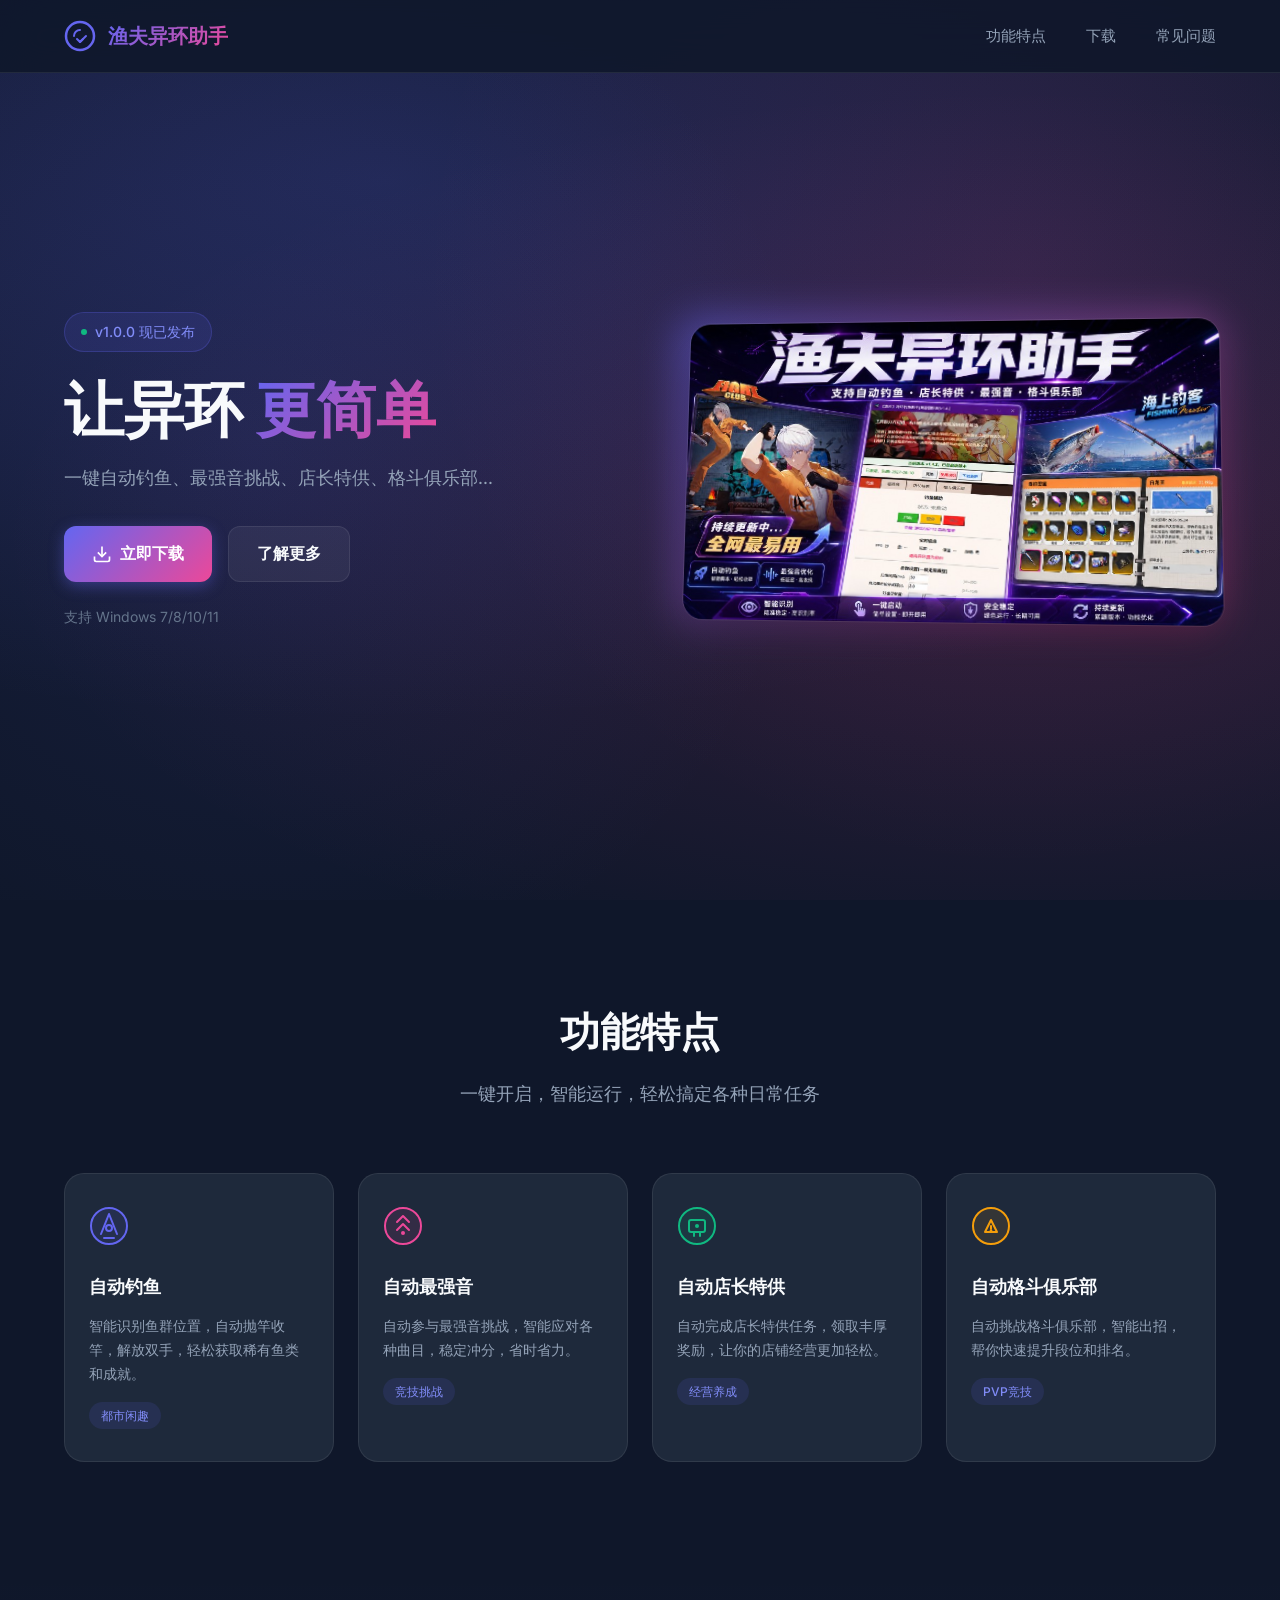
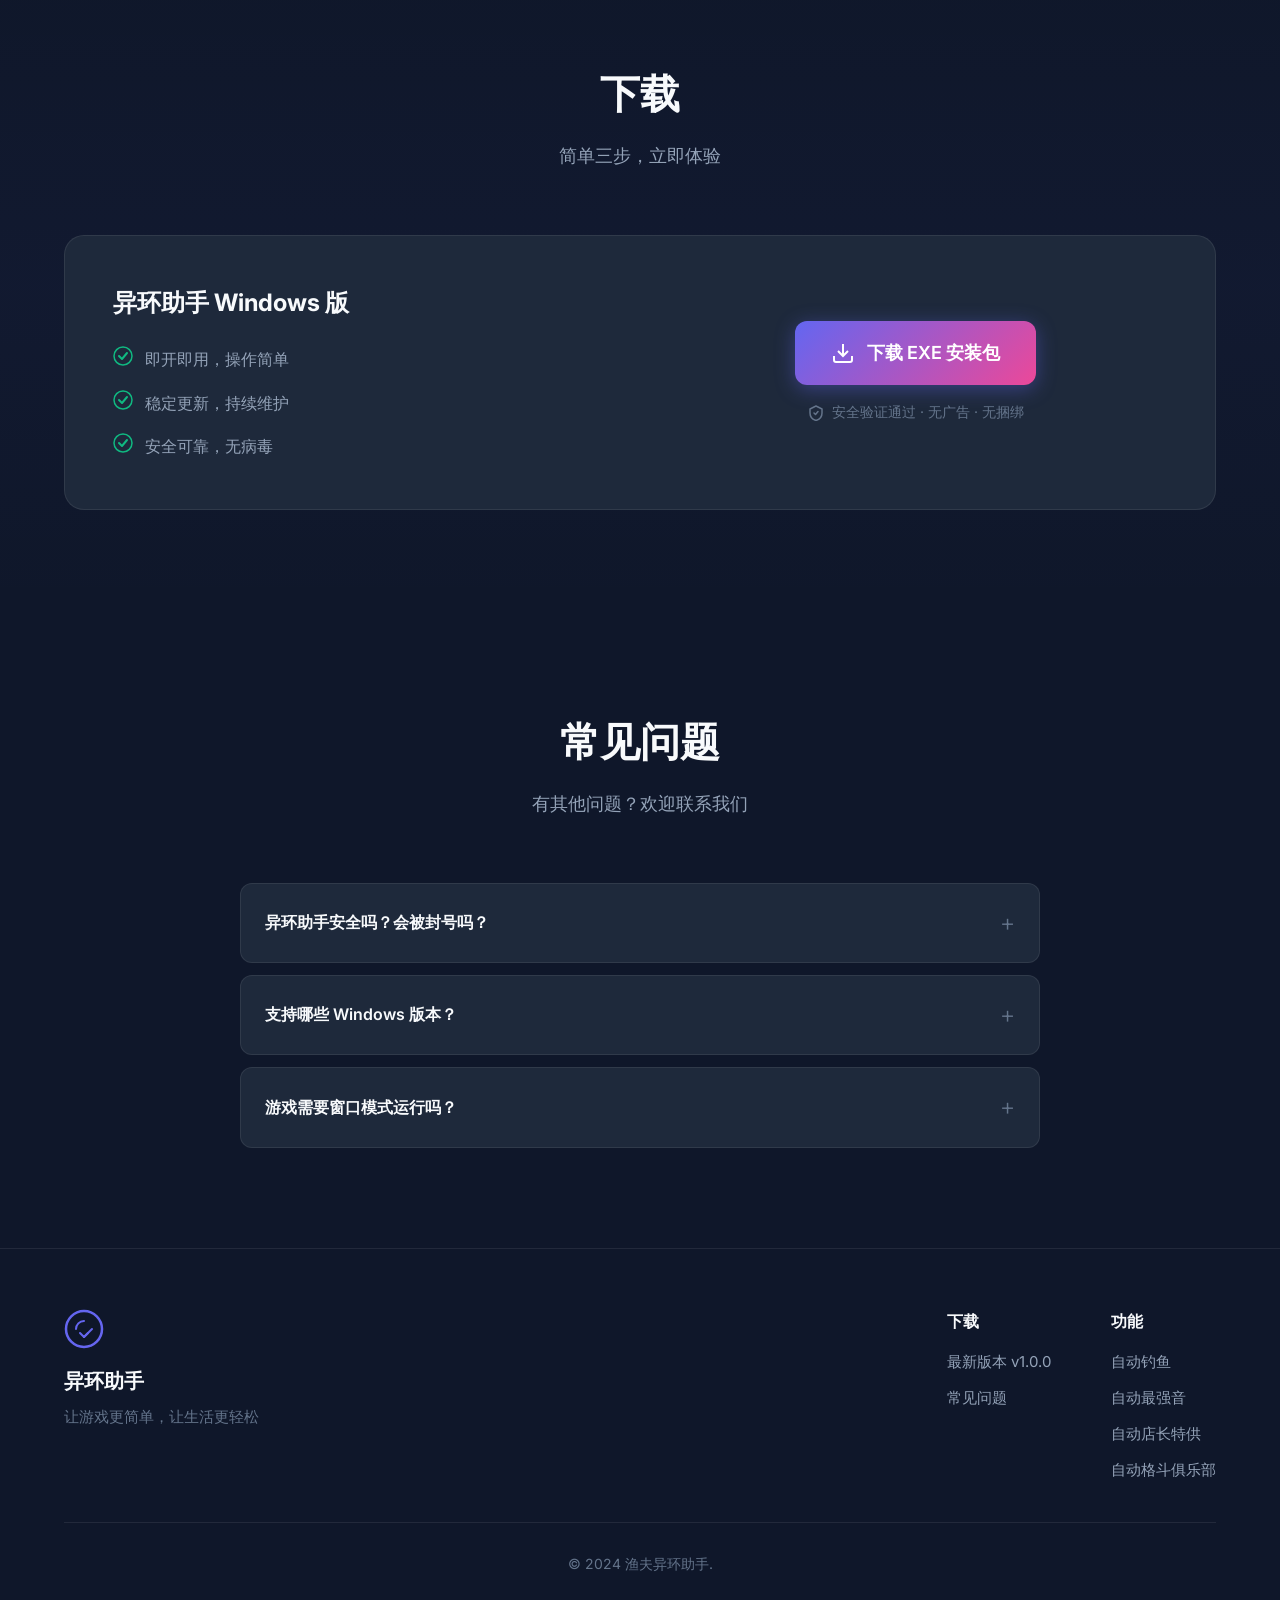
==== index.html @ 372deb17 "Update static.yml with new configurations" ====
<!DOCTYPE html>
<html lang="zh-CN">
<head>
    <meta charset="UTF-8">
    <meta name="viewport" content="width=device-width, initial-scale=1.0">
    
    <!-- SEO 核心标签 -->
    <title>异环助手 - 异环游戏辅助工具 | 自动钓鱼/最强音/店长特供/格斗俱乐部</title>
    <meta name="description" content="异环助手是一款专业的异环游戏辅助工具，支持自动钓鱼、最强音自动挑战、店长特供自动化、格斗俱乐部自动战斗等功能。稳定更新！">
    <meta name="keywords" content="异环助手, 异环游戏辅助, 异环自动钓鱼, 异环最强音, 异环店长特供, 异环格斗俱乐部, 游戏自动化工具, 异环脚本下载, 都市闲趣助手, 异环挂机辅助">
    <meta name="author" content="渔夫">
    <meta name="robots" content="index, follow">
    <link rel="canonical" href="https://yufuyihuan.example.com/">
    
    <!-- Open Graph / 社交分享 -->
    <meta property="og:type" content="website">
    <meta property="og:title" content="异环助手 - 异环游戏辅助工具">
    <meta property="og:description" content="专业的异环游戏辅助工具，支持自动钓鱼、最强音、店长特供、格斗俱乐部自动化。稳定更新！">
    <meta property="og:url" content="https://yufuyihuan.example.com/">
    <meta property="og:site_name" content="异环助手">
    
    <!-- Twitter Card -->
    <meta name="twitter:card" content="summary_large_image">
    <meta name="twitter:title" content="异环助手 - 异环游戏辅助工具">
    <meta name="twitter:description" content="专业的异环游戏辅助工具，支持自动钓鱼、最强音、店长特供、格斗俱乐部自动化。">
    
    <!-- 移动端优化 -->
    <meta name="theme-color" content="#6366f1">
    <meta name="apple-mobile-web-app-capable" content="yes">
    <meta name="apple-mobile-web-app-status-bar-style" content="black-translucent">
    
    <!-- 样式 -->
    <link rel="stylesheet" href="styles.css">
    <link rel="preconnect" href="https://fonts.googleapis.com">
    <link rel="preconnect" href="https://fonts.gstatic.com" crossorigin>
    <link href="https://fonts.googleapis.com/css2?family=Inter:wght@400;500;600;700;800&display=swap" rel="stylesheet">
</head>
<body>
    <!-- 导航栏 -->
    <header class="header">
        <nav class="nav container">
            <a href="#" class="logo">
                <svg class="logo-icon" width="32" height="32" viewBox="0 0 32 32" fill="none">
                    <circle cx="16" cy="16" r="14" stroke="url(#logoGrad)" stroke-width="2.5"/>
                    <path d="M10 16C10 12.686 12.686 10 16 10" stroke="url(#logoGrad)" stroke-width="2" stroke-linecap="round"/>
                    <path d="M16 22L22 16" stroke="url(#logoGrad)" stroke-width="2" stroke-linecap="round"/>
                    <path d="M13 19L16 22L19 19" stroke="url(#logoGrad)" stroke-width="2" stroke-linecap="round" stroke-linejoin="round"/>
                    <defs>
                        <linearGradient id="logoGrad" x1="0" y1="0" x2="32" y2="32">
                            <stop stop-color="#6366f1"/>
                            <stop offset="1" stop-color="#ec4899"/>
                        </linearGradient>
                    </defs>
                </svg>
                <span class="logo-text">渔夫异环助手</span>
            </a>
            <ul class="nav-links">
                <li><a href="#features">功能特点</a></li>
                <li><a href="#download">下载</a></li>
                <li><a href="#faq">常见问题</a></li>
            </ul>
            <button class="mobile-menu-btn" aria-label="菜单">
                <span></span>
                <span></span>
                <span></span>
            </button>
        </nav>
    </header>

    <main>
        <!-- Hero 区域 -->
        <section class="hero">
            <div class="hero-bg"></div>
            <div class="hero-content container">
                <div class="hero-grid">
                    <div class="hero-text">
                        <span class="badge">
                            <span class="badge-dot"></span>
                            <span id="hero-version">v1.0.0 现已发布</span>
                        </span>
                        <h1 class="hero-title">
                            让异环
                            <span class="gradient-text">更简单</span>
                        </h1>
                        <p class="hero-desc">
                            一键自动钓鱼、最强音挑战、店长特供、格斗俱乐部...
                        </p>
                        <div class="hero-buttons">
                            <a href="https://foruda.gitee.com/attach_file/1782294492802435719/yufu-yihuanv1.0.1.exe?token=089942b7c9ca9be62a3e62ca731703ef&ts=1782468158&attname=YUFU-YIHUANv1.0.1.exe" 
                               class="btn btn-primary" 
                               id="hero-download-btn"
                               rel="noopener"
                               onclick="trackDownload()">
                                <svg width="20" height="20" viewBox="0 0 24 24" fill="none" stroke="currentColor" stroke-width="2">
                                    <path d="M21 15v4a2 2 0 0 1-2 2H5a2 2 0 0 1-2-2v-4"/>
                                    <polyline points="7 10 12 15 17 10"/>
                                    <line x1="12" y1="15" x2="12" y2="3"/>
                                </svg>
                                立即下载
                            </a>
                            <a href="#features" class="btn btn-secondary">了解更多</a>
                        </div>
                        <p class="hero-hint">支持 Windows 7/8/10/11</p>
                    </div>
                    <div class="hero-image">
                        <img src="preview.png" alt="异环助手软件界面预览">
                    </div>
                </div>
            </div>
        </section>

        <!-- 功能区域 -->
        <section id="features" class="features">
            <div class="container">
                <header class="section-header">
                    <h2>功能特点</h2>
                    <p>一键开启，智能运行，轻松搞定各种日常任务</p>
                </header>
                <div class="feature-grid">
                    <article class="feature-card">
                        <div class="feature-icon">
                            <svg width="40" height="40" viewBox="0 0 40 40" fill="none">
                                <circle cx="20" cy="20" r="18" stroke="#6366f1" stroke-width="2" fill="rgba(99,102,241,0.1)"/>
                                <path d="M12 28L20 8L28 28" stroke="#6366f1" stroke-width="2" stroke-linecap="round" stroke-linejoin="round"/>
                                <circle cx="20" cy="22" r="3" stroke="#6366f1" stroke-width="2"/>
                                <path d="M15 32H25" stroke="#6366f1" stroke-width="2" stroke-linecap="round"/>
                            </svg>
                        </div>
                        <h3>自动钓鱼</h3>
                        <p>智能识别鱼群位置，自动抛竿收竿，解放双手，轻松获取稀有鱼类和成就。</p>
                        <span class="feature-tag">都市闲趣</span>
                    </article>
                    <article class="feature-card">
                        <div class="feature-icon">
                            <svg width="40" height="40" viewBox="0 0 40 40" fill="none">
                                <circle cx="20" cy="20" r="18" stroke="#ec4899" stroke-width="2" fill="rgba(236,72,153,0.1)"/>
                                <path d="M14 16L20 10L26 16" stroke="#ec4899" stroke-width="2" stroke-linecap="round" stroke-linejoin="round"/>
                                <path d="M14 24L20 18L26 24" stroke="#ec4899" stroke-width="2" stroke-linecap="round" stroke-linejoin="round"/>
                                <circle cx="20" cy="27" r="2" fill="#ec4899"/>
                            </svg>
                        </div>
                        <h3>自动最强音</h3>
                        <p>自动参与最强音挑战，智能应对各种曲目，稳定冲分，省时省力。</p>
                        <span class="feature-tag">竞技挑战</span>
                    </article>
                    <article class="feature-card">
                        <div class="feature-icon">
                            <svg width="40" height="40" viewBox="0 0 40 40" fill="none">
                                <circle cx="20" cy="20" r="18" stroke="#10b981" stroke-width="2" fill="rgba(16,185,129,0.1)"/>
                                <rect x="12" y="14" width="16" height="12" rx="2" stroke="#10b981" stroke-width="2"/>
                                <path d="M17 26V30" stroke="#10b981" stroke-width="2" stroke-linecap="round"/>
                                <path d="M23 26V30" stroke="#10b981" stroke-width="2" stroke-linecap="round"/>
                                <circle cx="20" cy="20" r="2" fill="#10b981"/>
                            </svg>
                        </div>
                        <h3>自动店长特供</h3>
                        <p>自动完成店长特供任务，领取丰厚奖励，让你的店铺经营更加轻松。</p>
                        <span class="feature-tag">经营养成</span>
                    </article>
                    <article class="feature-card">
                        <div class="feature-icon">
                            <svg width="40" height="40" viewBox="0 0 40 40" fill="none">
                                <circle cx="20" cy="20" r="18" stroke="#f59e0b" stroke-width="2" fill="rgba(245,158,11,0.1)"/>
                                <path d="M14 26L20 14L26 26Z" stroke="#f59e0b" stroke-width="2" stroke-linejoin="round"/>
                                <path d="M20 20V23" stroke="#f59e0b" stroke-width="2" stroke-linecap="round"/>
                                <circle cx="20" cy="25" r="1.5" fill="#f59e0b"/>
                            </svg>
                        </div>
                        <h3>自动格斗俱乐部</h3>
                        <p>自动挑战格斗俱乐部，智能出招，帮你快速提升段位和排名。</p>
                        <span class="feature-tag">PVP竞技</span>
                    </article>
                </div>
            </div>
        </section>

        <!-- 下载区域 -->
        <section id="download" class="download">
            <div class="container">
                <header class="section-header">
                    <h2>下载</h2>
                    <p>简单三步，立即体验</p>
                </header>
                <div class="download-card">
                    <div class="download-info">
                        <h3>异环助手 Windows 版</h3>
                        <ul class="download-features">
                            <li><span class="check">
                                <svg width="20" height="20" viewBox="0 0 20 20" fill="none">
                                    <circle cx="10" cy="10" r="9" stroke="#10b981" stroke-width="1.5"/>
                                    <path d="M6 10L9 13L14 7" stroke="#10b981" stroke-width="2" stroke-linecap="round" stroke-linejoin="round"/>
                                </svg>
                            </span> 即开即用，操作简单</li>
                            <li><span class="check">
                                <svg width="20" height="20" viewBox="0 0 20 20" fill="none">
                                    <circle cx="10" cy="10" r="9" stroke="#10b981" stroke-width="1.5"/>
                                    <path d="M6 10L9 13L14 7" stroke="#10b981" stroke-width="2" stroke-linecap="round" stroke-linejoin="round"/>
                                </svg>
                            </span> 稳定更新，持续维护</li>
                            <li><span class="check">
                                <svg width="20" height="20" viewBox="0 0 20 20" fill="none">
                                    <circle cx="10" cy="10" r="9" stroke="#10b981" stroke-width="1.5"/>
                                    <path d="M6 10L9 13L14 7" stroke="#10b981" stroke-width="2" stroke-linecap="round" stroke-linejoin="round"/>
                                </svg>
                            </span> 安全可靠，无病毒</li>
                        </ul>
                    </div>
                    <div class="download-action">
                        <a href="https://foruda.gitee.com/attach_file/1782294492802435719/yufu-yihuanv1.0.1.exe?token=089942b7c9ca9be62a3e62ca731703ef&ts=1782468158&attname=YUFU-YIHUANv1.0.1.exe" 
                           class="btn btn-download"
                           id="download-btn"
                           rel="noopener"
                           onclick="trackDownload()">
                            <svg width="24" height="24" viewBox="0 0 24 24" fill="none" stroke="currentColor" stroke-width="2">
                                <path d="M21 15v4a2 2 0 0 1-2 2H5a2 2 0 0 1-2-2v-4"/>
                                <polyline points="7 10 12 15 17 10"/>
                                <line x1="12" y1="15" x2="12" y2="3"/>
                            </svg>
                            下载 EXE 安装包
                        </a>
                        <p class="download-note">
                            <svg width="16" height="16" viewBox="0 0 16 16" fill="none">
                                <path d="M8 1L2 4V8C2 11.5 4.5 14.5 8 15.5C11.5 14.5 14 11.5 14 8V4L8 1Z" stroke="#64748b" stroke-width="1.5" stroke-linejoin="round"/>
                                <path d="M6 8L7.5 9.5L10 6.5" stroke="#64748b" stroke-width="1.5" stroke-linecap="round" stroke-linejoin="round"/>
                            </svg>
                            安全验证通过 · 无广告 · 无捆绑
                        </p>
                    </div>
                </div>
            </div>
        </section>

        <!-- FAQ 区域 -->
        <section id="faq" class="faq">
            <div class="container">
                <header class="section-header">
                    <h2>常见问题</h2>
                    <p>有其他问题？欢迎联系我们</p>
                </header>
                <div class="faq-list">
                    <details class="faq-item">
                        <summary>异环助手安全吗？会被封号吗？</summary>
                        <p>异环助手采用模拟操作方式，模拟人类玩家的正常操作节奏。我们建议用户合理使用，避免过度自动化。</p>
                    </details>
                    <details class="faq-item">
                        <summary>支持哪些 Windows 版本？</summary>
                        <p>支持 Windows 7、8、10、11 系统，推荐使用 Windows 10/11 以获得最佳体验。</p>
                    </details>
                    <details class="faq-item">
                        <summary>游戏需要窗口模式运行吗？</summary>
                        <p>建议使用窗口模式或无边框窗口模式运行游戏，以获得最佳的识别效果。</p>
                    </details>
                </div>
            </div>
        </section>
    </main>

    <!-- 页脚 -->
    <footer class="footer">
        <div class="container">
            <div class="footer-content">
                <div class="footer-brand">
                    <svg class="logo-icon" width="40" height="40" viewBox="0 0 40 40" fill="none">
                        <circle cx="20" cy="20" r="18" stroke="url(#footerLogoGrad)" stroke-width="2.5"/>
                        <path d="M12 20C12 15.582 15.582 12 20 12" stroke="url(#footerLogoGrad)" stroke-width="2" stroke-linecap="round"/>
                        <path d="M20 28L28 20" stroke="url(#footerLogoGrad)" stroke-width="2" stroke-linecap="round"/>
                        <path d="M16 24L20 28L24 24" stroke="url(#footerLogoGrad)" stroke-width="2" stroke-linecap="round" stroke-linejoin="round"/>
                        <defs>
                            <linearGradient id="footerLogoGrad" x1="0" y1="0" x2="40" y2="40">
                                <stop stop-color="#6366f1"/>
                                <stop offset="1" stop-color="#ec4899"/>
                            </linearGradient>
                        </defs>
                    </svg>
                    <span class="footer-brand-name">异环助手</span>
                    <p>让游戏更简单，让生活更轻松</p>
                </div>
                <div class="footer-links">
                    <div class="footer-column">
                        <h4>下载</h4>
                        <a href="https://foruda.gitee.com/attach_file/1782294492802435719/yufu-yihuanv1.0.1.exe?token=089942b7c9ca9be62a3e62ca731703ef&ts=1782468158&attname=YUFU-YIHUANv1.0.1.exe" id="footer-download-link" rel="noopener">最新版本 <span id="footer-version">v1.0.0</span></a>
                        <a href="#faq">常见问题</a>
                    </div>
                    <div class="footer-column">
                        <h4>功能</h4>
                        <span>自动钓鱼</span>
                        <span>自动最强音</span>
                        <span>自动店长特供</span>
                        <span>自动格斗俱乐部</span>
                    </div>
                </div>
            </div>
            <div class="footer-bottom">
                <p>&copy; 2024 渔夫异环助手.</p>
            </div>
        </div>
    </footer>

    <script src="script.js"></script>
</body>
</html>
---- styles.css ----
/* ========================================
   异环助手官网 - 现代化样式 v2
   ======================================== */

/* CSS 变量 */
:root {
    --primary: #6366f1;
    --primary-dark: #4f46e5;
    --primary-light: #818cf8;
    --secondary: #ec4899;
    --accent: #f59e0b;
    --bg-dark: #0f172a;
    --bg-card: #1e293b;
    --bg-card-hover: #273549;
    --text-primary: #f8fafc;
    --text-secondary: #94a3b8;
    --text-muted: #64748b;
    --border: rgba(255, 255, 255, 0.08);
    --gradient: linear-gradient(135deg, var(--primary) 0%, var(--secondary) 100%);
    --shadow: 0 4px 6px -1px rgba(0, 0, 0, 0.1), 0 2px 4px -1px rgba(0, 0, 0, 0.06);
    --shadow-lg: 0 20px 40px -10px rgba(0, 0, 0, 0.3);
    --radius: 12px;
    --radius-lg: 20px;
}

/* 重置样式 */
*, *::before, *::after {
    margin: 0;
    padding: 0;
    box-sizing: border-box;
}

html {
    scroll-behavior: smooth;
}

body {
    font-family: 'Inter', -apple-system, BlinkMacSystemFont, 'Segoe UI', sans-serif;
    background: var(--bg-dark);
    color: var(--text-primary);
    line-height: 1.6;
    overflow-x: hidden;
}

a {
    color: inherit;
    text-decoration: none;
}

ul {
    list-style: none;
}

img {
    max-width: 100%;
    display: block;
}

/* 容器 */
.container {
    max-width: 1200px;
    margin: 0 auto;
    padding: 0 24px;
}

/* ========================================
   头部导航
   ======================================== */
.header {
    position: fixed;
    top: 0;
    left: 0;
    right: 0;
    z-index: 1000;
    background: rgba(15, 23, 42, 0.85);
    backdrop-filter: blur(20px);
    border-bottom: 1px solid var(--border);
}

.nav {
    display: flex;
    align-items: center;
    justify-content: space-between;
    height: 72px;
}

.logo {
    display: flex;
    align-items: center;
    gap: 12px;
    font-size: 1.25rem;
    font-weight: 700;
}

.logo-text {
    background: var(--gradient);
    -webkit-background-clip: text;
    -webkit-text-fill-color: transparent;
    background-clip: text;
}

.nav-links {
    display: flex;
    gap: 40px;
}

.nav-links a {
    color: var(--text-secondary);
    font-weight: 500;
    font-size: 0.9375rem;
    transition: color 0.3s;
}

.nav-links a:hover {
    color: var(--text-primary);
}

.mobile-menu-btn {
    display: none;
    flex-direction: column;
    gap: 5px;
    padding: 8px;
    background: none;
    border: none;
    cursor: pointer;
}

.mobile-menu-btn span {
    width: 24px;
    height: 2px;
    background: var(--text-primary);
    border-radius: 2px;
    transition: all 0.3s;
}

/* ========================================
   Hero 区域
   ======================================== */
.hero {
    position: relative;
    min-height: 100vh;
    display: flex;
    align-items: center;
    padding: 120px 0 80px;
    overflow: hidden;
}

.hero-bg {
    position: absolute;
    inset: 0;
    background: 
        radial-gradient(ellipse 100% 60% at 30% 20%, rgba(99, 102, 241, 0.2), transparent),
        radial-gradient(ellipse 80% 50% at 80% 60%, rgba(236, 72, 153, 0.15), transparent);
    z-index: 0;
}

.hero-bg::before {
    content: '';
    position: absolute;
    inset: 0;
    background: 
        radial-gradient(circle at 20% 50%, rgba(99, 102, 241, 0.1) 0%, transparent 50%),
        radial-gradient(circle at 80% 30%, rgba(236, 72, 153, 0.1) 0%, transparent 50%);
}

.hero-content {
    position: relative;
    z-index: 1;
}

.hero-grid {
    display: grid;
    grid-template-columns: 1fr 1fr;
    gap: 80px;
    align-items: center;
}

.hero-text {
    max-width: 520px;
}

.badge {
    display: inline-flex;
    align-items: center;
    gap: 8px;
    padding: 8px 16px;
    background: rgba(99, 102, 241, 0.12);
    border: 1px solid rgba(99, 102, 241, 0.25);
    border-radius: 50px;
    font-size: 0.875rem;
    font-weight: 500;
    color: var(--primary-light);
    margin-bottom: 24px;
}

.badge-dot {
    width: 6px;
    height: 6px;
    background: #10b981;
    border-radius: 50%;
    animation: pulse 2s ease-in-out infinite;
}

@keyframes pulse {
    0%, 100% { opacity: 1; transform: scale(1); }
    50% { opacity: 0.5; transform: scale(1.2); }
}

.hero-title {
    font-size: clamp(2.5rem, 5vw, 3.75rem);
    font-weight: 800;
    line-height: 1.1;
    margin-bottom: 20px;
}

.gradient-text {
    background: var(--gradient);
    -webkit-background-clip: text;
    -webkit-text-fill-color: transparent;
    background-clip: text;
}

.hero-desc {
    font-size: 1.125rem;
    color: var(--text-secondary);
    margin-bottom: 32px;
    line-height: 1.8;
}

.hero-buttons {
    display: flex;
    gap: 16px;
    flex-wrap: wrap;
    margin-bottom: 24px;
}

.hero-hint {
    font-size: 0.875rem;
    color: var(--text-muted);
}

/* Hero 图片 */
.hero-image {
    position: relative;
}

.hero-image img {
    width: 100%;
    border-radius: var(--radius-lg);
    box-shadow: var(--shadow-lg), 0 0 0 1px rgba(255,255,255,0.1);
    transform: perspective(1000px) rotateY(-5deg) rotateX(5deg);
    transition: transform 0.5s ease;
}

.hero-image:hover img {
    transform: perspective(1000px) rotateY(0) rotateX(0);
}

.hero-image::before {
    content: '';
    position: absolute;
    inset: -2px;
    background: var(--gradient);
    border-radius: var(--radius-lg);
    z-index: -1;
    opacity: 0.5;
    filter: blur(20px);
}

/* 按钮 */
.btn {
    display: inline-flex;
    align-items: center;
    gap: 8px;
    padding: 14px 28px;
    font-size: 1rem;
    font-weight: 600;
    border-radius: var(--radius);
    border: none;
    cursor: pointer;
    transition: all 0.3s cubic-bezier(0.4, 0, 0.2, 1);
}

.btn-primary {
    background: var(--gradient);
    color: white;
    box-shadow: 0 4px 15px rgba(99, 102, 241, 0.4);
}

.btn-primary:hover {
    transform: translateY(-2px);
    box-shadow: 0 8px 30px rgba(99, 102, 241, 0.5);
}

.btn-secondary {
    background: rgba(255, 255, 255, 0.06);
    color: var(--text-primary);
    border: 1px solid var(--border);
}

.btn-secondary:hover {
    background: rgba(255, 255, 255, 0.1);
    border-color: rgba(255, 255, 255, 0.15);
}

/* ========================================
   功能区域
   ======================================== */
.features {
    padding: 100px 0;
}

.section-header {
    text-align: center;
    margin-bottom: 64px;
}

.section-header h2 {
    font-size: 2.5rem;
    font-weight: 700;
    margin-bottom: 16px;
}

.section-header p {
    font-size: 1.125rem;
    color: var(--text-secondary);
}

.feature-grid {
    display: grid;
    grid-template-columns: repeat(4, 1fr);
    gap: 24px;
}

.feature-card {
    background: var(--bg-card);
    border: 1px solid var(--border);
    border-radius: var(--radius-lg);
    padding: 32px 24px;
    transition: all 0.4s cubic-bezier(0.4, 0, 0.2, 1);
}

.feature-card:hover {
    transform: translateY(-8px);
    border-color: rgba(99, 102, 241, 0.4);
    box-shadow: 0 20px 40px rgba(99, 102, 241, 0.15);
}

.feature-icon {
    margin-bottom: 20px;
}

.feature-card h3 {
    font-size: 1.125rem;
    font-weight: 600;
    margin-bottom: 12px;
}

.feature-card p {
    color: var(--text-secondary);
    font-size: 0.875rem;
    line-height: 1.7;
    margin-bottom: 16px;
}

.feature-tag {
    display: inline-block;
    padding: 4px 12px;
    background: rgba(99, 102, 241, 0.12);
    border-radius: 50px;
    font-size: 0.75rem;
    font-weight: 500;
    color: var(--primary-light);
}

/* ========================================
   下载区域
   ======================================== */
.download {
    padding: 100px 0;
    background: linear-gradient(180deg, transparent 0%, rgba(99, 102, 241, 0.03) 50%, transparent 100%);
}

.download-card {
    background: var(--bg-card);
    border: 1px solid var(--border);
    border-radius: var(--radius-lg);
    padding: 48px;
    display: grid;
    grid-template-columns: 1fr 1fr;
    gap: 48px;
    align-items: center;
}

.download-info h3 {
    font-size: 1.5rem;
    font-weight: 700;
    margin-bottom: 24px;
}

.download-features {
    display: flex;
    flex-direction: column;
    gap: 16px;
}

.download-features li {
    display: flex;
    align-items: center;
    gap: 12px;
    color: var(--text-secondary);
    font-size: 1rem;
}

.download-action {
    text-align: center;
}

.btn-download {
    display: inline-flex;
    align-items: center;
    gap: 12px;
    padding: 18px 36px;
    background: var(--gradient);
    color: white;
    font-size: 1.125rem;
    font-weight: 600;
    border-radius: var(--radius);
    border: none;
    cursor: pointer;
    transition: all 0.3s cubic-bezier(0.4, 0, 0.2, 1);
    box-shadow: 0 4px 20px rgba(99, 102, 241, 0.4);
}

.btn-download:hover {
    transform: scale(1.05);
    box-shadow: 0 8px 30px rgba(99, 102, 241, 0.5);
}

.download-note {
    display: flex;
    align-items: center;
    justify-content: center;
    gap: 8px;
    margin-top: 16px;
    font-size: 0.875rem;
    color: var(--text-muted);
}

/* ========================================
   FAQ 区域
   ======================================== */
.faq {
    padding: 100px 0;
}

.faq-list {
    max-width: 800px;
    margin: 0 auto;
    display: flex;
    flex-direction: column;
    gap: 12px;
}

.faq-item {
    background: var(--bg-card);
    border: 1px solid var(--border);
    border-radius: var(--radius);
    overflow: hidden;
    transition: border-color 0.3s;
}

.faq-item:hover {
    border-color: rgba(99, 102, 241, 0.3);
}

.faq-item summary {
    padding: 20px 24px;
    font-weight: 600;
    cursor: pointer;
    list-style: none;
    display: flex;
    justify-content: space-between;
    align-items: center;
    transition: background 0.3s;
}

.faq-item summary::-webkit-details-marker {
    display: none;
}

.faq-item summary::after {
    content: '+';
    font-size: 1.5rem;
    font-weight: 300;
    color: var(--text-muted);
    transition: transform 0.3s;
}

.faq-item[open] summary::after {
    transform: rotate(45deg);
}

.faq-item[open] summary {
    border-bottom: 1px solid var(--border);
}

.faq-item p {
    padding: 20px 24px;
    color: var(--text-secondary);
    line-height: 1.7;
}

/* ========================================
   页脚
   ======================================== */
.footer {
    padding: 60px 0 30px;
    border-top: 1px solid var(--border);
}

.footer-content {
    display: grid;
    grid-template-columns: 1fr auto;
    gap: 60px;
    margin-bottom: 40px;
}

.footer-brand {
    display: flex;
    flex-direction: column;
    gap: 8px;
}

.footer-brand-name {
    font-size: 1.25rem;
    font-weight: 700;
    margin-top: 8px;
}

.footer-brand p {
    color: var(--text-muted);
    font-size: 0.9375rem;
}

.footer-links {
    display: flex;
    gap: 60px;
}

.footer-column {
    display: flex;
    flex-direction: column;
    gap: 12px;
}

.footer-column h4 {
    font-weight: 600;
    margin-bottom: 4px;
}

.footer-column span,
.footer-column a {
    color: var(--text-secondary);
    font-size: 0.9375rem;
    transition: color 0.3s;
}

.footer-column a:hover {
    color: var(--text-primary);
}

.footer-bottom {
    text-align: center;
    padding-top: 30px;
    border-top: 1px solid var(--border);
}

.footer-bottom p {
    color: var(--text-muted);
    font-size: 0.875rem;
}

/* ========================================
   响应式设计
   ======================================== */
@media (max-width: 1024px) {
    .hero-grid {
        grid-template-columns: 1fr;
        gap: 48px;
        text-align: center;
    }
    
    .hero-text {
        max-width: 100%;
    }
    
    .hero-buttons {
        justify-content: center;
    }
    
    .hero-image {
        max-width: 600px;
        margin: 0 auto;
    }
    
    .hero-image img {
        transform: none;
    }
    
    .download-card {
        grid-template-columns: 1fr;
        text-align: center;
    }
    
    .download-features li {
        justify-content: center;
    }
    
    .feature-grid {
        grid-template-columns: repeat(2, 1fr);
    }
}

@media (max-width: 768px) {
    .nav-links {
        display: none;
    }
    
    .mobile-menu-btn {
        display: flex;
    }
    
    .hero-title {
        font-size: 2.25rem;
    }
    
    .section-header h2 {
        font-size: 2rem;
    }
    
    .feature-grid {
        grid-template-columns: 1fr;
    }
    
    .footer-content {
        grid-template-columns: 1fr;
        gap: 40px;
    }
    
    .footer-links {
        flex-direction: column;
        gap: 30px;
    }
    
    .download-card {
        padding: 32px 24px;
    }
}

/* 滚动条 */
::-webkit-scrollbar {
    width: 8px;
}

::-webkit-scrollbar-track {
    background: var(--bg-dark);
}

::-webkit-scrollbar-thumb {
    background: var(--border);
    border-radius: 4px;
}

::-webkit-scrollbar-thumb:hover {
    background: rgba(255, 255, 255, 0.15);
}
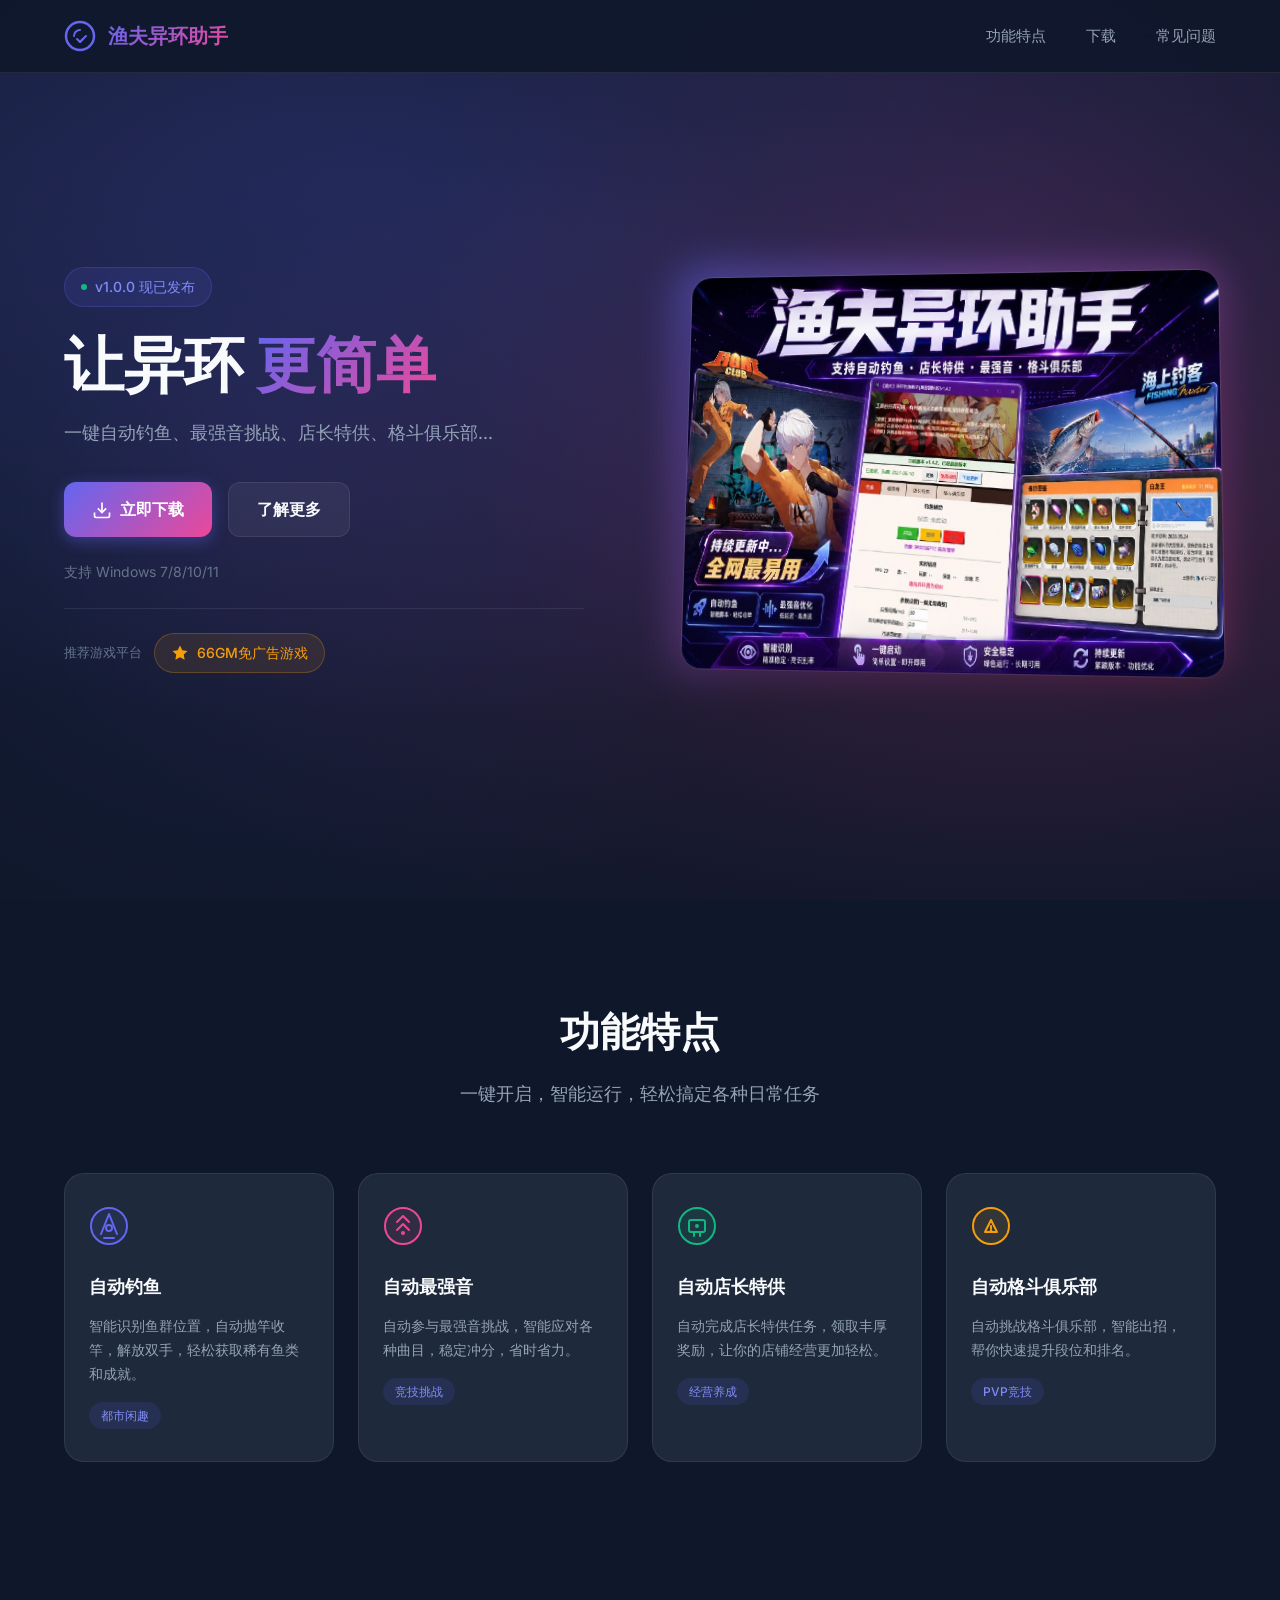
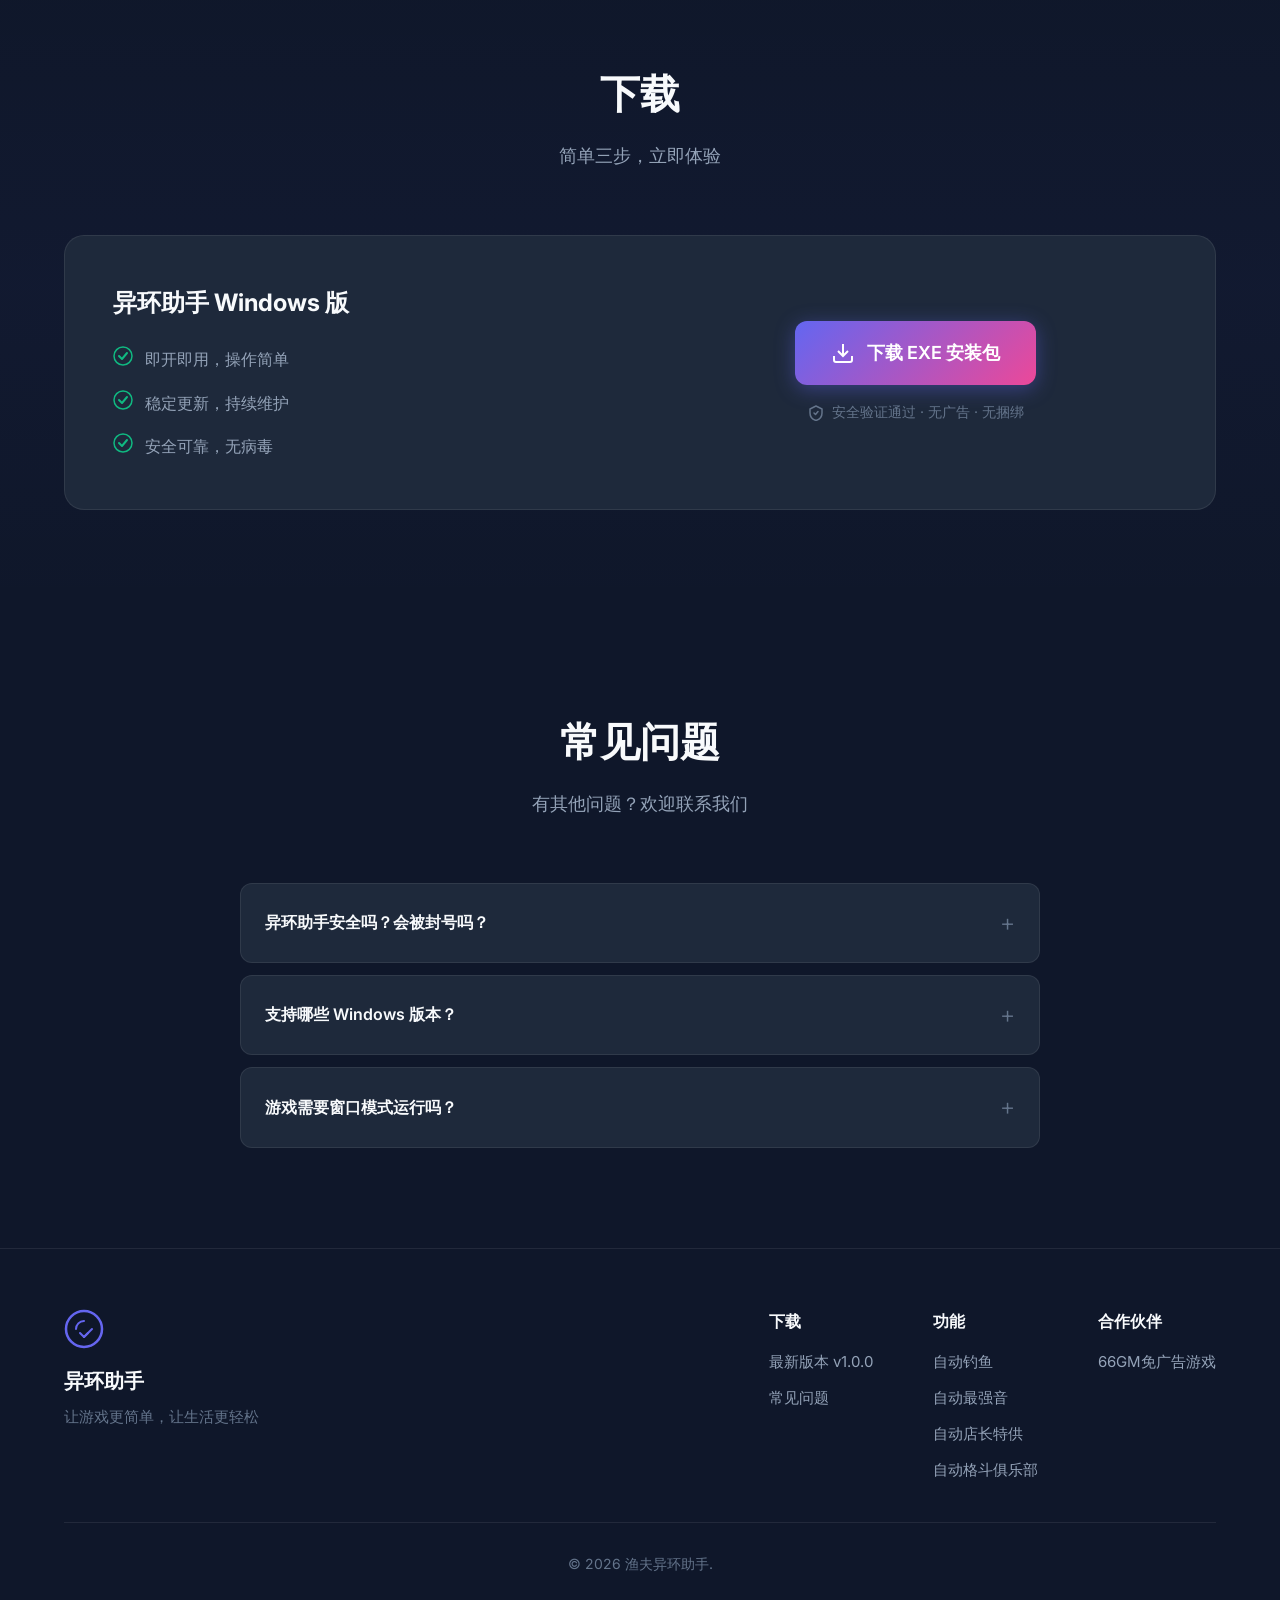
==== commit a891599c: "Enhance SEO and add structured data in index.html; create robots.txt and sitemap.xml for better inde" ====
--- a/index.html
+++ b/index.html
@@ -5,30 +5,124 @@
     <meta name="viewport" content="width=device-width, initial-scale=1.0">
     
     <!-- SEO 核心标签 -->
-    <title>异环助手 - 异环游戏辅助工具 | 自动钓鱼/最强音/店长特供/格斗俱乐部</title>
-    <meta name="description" content="异环助手是一款专业的异环游戏辅助工具，支持自动钓鱼、最强音自动挑战、店长特供自动化、格斗俱乐部自动战斗等功能。稳定更新！">
-    <meta name="keywords" content="异环助手, 异环游戏辅助, 异环自动钓鱼, 异环最强音, 异环店长特供, 异环格斗俱乐部, 游戏自动化工具, 异环脚本下载, 都市闲趣助手, 异环挂机辅助">
+    <title>异环助手 - 异环自动钓鱼/最强音/店长特供/格斗俱乐部游戏辅助工具</title>
+    <meta name="description" content="异环助手是一款专业的异环游戏辅助工具，支持自动钓鱼、最强音自动挑战、店长特供自动化、格斗俱乐部自动战斗。稳定更新，免费下载！">
+    <meta name="keywords" content="异环助手,异环游戏辅助,异环自动钓鱼,异环最强音,异环店长特供,异环格斗俱乐部,异环自动化,异环挂机,都市无尽助手,异环脚本">
     <meta name="author" content="渔夫">
-    <meta name="robots" content="index, follow">
-    <link rel="canonical" href="https://yufuyihuan.example.com/">
+    <meta name="robots" content="index, follow, max-snippet:-1, max-image-preview:large, max-video-preview:-1">
+    <link rel="canonical" href="https://yh.66gm.top/">
+    <meta name="revisit-after" content="7 days">
+    <meta name="language" content="Chinese">
+    <meta name="geo.region" content="CN">
+    <meta name="geo.placename" content="China">
+
+    <!-- JSON-LD 结构化数据 -->
+    <script type="application/ld+json">
+    {
+        "@context": "https://schema.org",
+        "@type": "SoftwareApplication",
+        "name": "异环助手",
+        "alternateName": "渔夫异环助手",
+        "description": "一款专业的异环游戏辅助工具，支持自动钓鱼、最强音挑战、店长特供自动化、格斗俱乐部自动战斗等功能。",
+        "applicationCategory": "GameUtilityApplication",
+        "operatingSystem": "Windows 7/8/10/11",
+        "offers": {
+            "@type": "Offer",
+            "price": "0",
+            "priceCurrency": "CNY"
+        },
+        "author": {
+            "@type": "Person",
+            "name": "渔夫"
+        },
+        "aggregateRating": {
+            "@type": "AggregateRating",
+            "ratingValue": "4.8",
+            "ratingCount": "100"
+        },
+        "featureList": [
+            "自动钓鱼",
+            "自动最强音",
+            "自动店长特供",
+            "自动格斗俱乐部"
+        ]
+    }
+    </script>
+
+    <script type="application/ld+json">
+    {
+        "@context": "https://schema.org",
+        "@type": "FAQPage",
+        "mainEntity": [
+            {
+                "@type": "Question",
+                "name": "异环助手安全吗？会被封号吗？",
+                "acceptedAnswer": {
+                    "@type": "Answer",
+                    "text": "异环助手采用模拟操作方式，模拟人类玩家的正常操作节奏。我们建议用户合理使用，避免过度自动化。"
+                }
+            },
+            {
+                "@type": "Question",
+                "name": "支持哪些 Windows 版本？",
+                "acceptedAnswer": {
+                    "@type": "Answer",
+                    "text": "支持 Windows 7、8、10、11 系统，推荐使用 Windows 10/11 以获得最佳体验。"
+                }
+            },
+            {
+                "@type": "Question",
+                "name": "游戏需要窗口模式运行吗？",
+                "acceptedAnswer": {
+                    "@type": "Answer",
+                    "text": "建议使用窗口模式或无边框窗口模式运行游戏，以获得最佳的识别效果。"
+                }
+            }
+        ]
+    }
+    </script>
+
+    <script type="application/ld+json">
+    {
+        "@context": "https://schema.org",
+        "@type": "WebSite",
+        "name": "异环助手",
+        "url": "https://yh.66gm.top/",
+        "description": "专业的异环游戏辅助工具，支持自动钓鱼、最强音、店长特供、格斗俱乐部自动化。",
+        "author": {
+            "@type": "Person",
+            "name": "渔夫"
+        }
+    }
+    </script>
     
     <!-- Open Graph / 社交分享 -->
     <meta property="og:type" content="website">
     <meta property="og:title" content="异环助手 - 异环游戏辅助工具">
     <meta property="og:description" content="专业的异环游戏辅助工具，支持自动钓鱼、最强音、店长特供、格斗俱乐部自动化。稳定更新！">
-    <meta property="og:url" content="https://yufuyihuan.example.com/">
+    <meta property="og:url" content="https://yh.66gm.top/">
     <meta property="og:site_name" content="异环助手">
-    
+    <meta property="og:image" content="https://yh.66gm.top/preview.png">
+    <meta property="og:image:width" content="1200">
+    <meta property="og:image:height" content="630">
+    <meta property="og:locale" content="zh_CN">
+
     <!-- Twitter Card -->
     <meta name="twitter:card" content="summary_large_image">
     <meta name="twitter:title" content="异环助手 - 异环游戏辅助工具">
     <meta name="twitter:description" content="专业的异环游戏辅助工具，支持自动钓鱼、最强音、店长特供、格斗俱乐部自动化。">
+    <meta name="twitter:image" content="https://yh.66gm.top/preview.png">
+    <meta name="twitter:site" content="@yufuyihuan">
     
     <!-- 移动端优化 -->
     <meta name="theme-color" content="#6366f1">
     <meta name="apple-mobile-web-app-capable" content="yes">
     <meta name="apple-mobile-web-app-status-bar-style" content="black-translucent">
     
+    <!-- 图标 -->
+    <link rel="icon" type="image/svg+xml" href="data:image/svg+xml,<svg xmlns='http://www.w3.org/2000/svg' viewBox='0 0 32 32'><circle cx='16' cy='16' r='14' stroke='%236366f1' stroke-width='2.5' fill='none'/><path d='M16 8v8l6 4' stroke='%236366f1' stroke-width='2' stroke-linecap='round'/></svg>">
+    <link rel="apple-touch-icon" href="/preview.png">
+
     <!-- 样式 -->
     <link rel="stylesheet" href="styles.css">
     <link rel="preconnect" href="https://fonts.googleapis.com">
@@ -101,9 +195,18 @@
                             <a href="#features" class="btn btn-secondary">了解更多</a>
                         </div>
                         <p class="hero-hint">支持 Windows 7/8/10/11</p>
+                        <div class="hero-partner">
+                            <span class="partner-label">推荐游戏平台</span>
+                            <a href="https://66gm.top/" target="_blank" rel="noopener" class="partner-link">
+                                <svg width="18" height="18" viewBox="0 0 24 24" fill="none" stroke="currentColor" stroke-width="2">
+                                    <polygon points="12 2 15.09 8.26 22 9.27 17 14.14 18.18 21.02 12 17.77 5.82 21.02 7 14.14 2 9.27 8.91 8.26 12 2"/>
+                                </svg>
+                                66GM免广告游戏
+                            </a>
+                        </div>
                     </div>
                     <div class="hero-image">
-                        <img src="preview.png" alt="异环助手软件界面预览">
+                        <img src="preview.png" alt="异环助手软件界面预览截图 - 显示自动钓鱼、最强音等功能界面" width="600" height="400" loading="eager">
                     </div>
                 </div>
             </div>
@@ -117,35 +220,35 @@
                     <p>一键开启，智能运行，轻松搞定各种日常任务</p>
                 </header>
                 <div class="feature-grid">
-                    <article class="feature-card">
-                        <div class="feature-icon">
-                            <svg width="40" height="40" viewBox="0 0 40 40" fill="none">
+                    <article class="feature-card" itemscope itemtype="https://schema.org/SoftwareFeature">
+                        <div class="feature-icon" itemprop="icon">
+                            <svg width="40" height="40" viewBox="0 0 40 40" fill="none" aria-hidden="true">
                                 <circle cx="20" cy="20" r="18" stroke="#6366f1" stroke-width="2" fill="rgba(99,102,241,0.1)"/>
                                 <path d="M12 28L20 8L28 28" stroke="#6366f1" stroke-width="2" stroke-linecap="round" stroke-linejoin="round"/>
                                 <circle cx="20" cy="22" r="3" stroke="#6366f1" stroke-width="2"/>
                                 <path d="M15 32H25" stroke="#6366f1" stroke-width="2" stroke-linecap="round"/>
                             </svg>
                         </div>
-                        <h3>自动钓鱼</h3>
-                        <p>智能识别鱼群位置，自动抛竿收竿，解放双手，轻松获取稀有鱼类和成就。</p>
+                        <h3 itemprop="name">自动钓鱼</h3>
+                        <p itemprop="description">智能识别鱼群位置，自动抛竿收竿，解放双手，轻松获取稀有鱼类和成就。</p>
                         <span class="feature-tag">都市闲趣</span>
                     </article>
-                    <article class="feature-card">
-                        <div class="feature-icon">
-                            <svg width="40" height="40" viewBox="0 0 40 40" fill="none">
+                    <article class="feature-card" itemscope itemtype="https://schema.org/SoftwareFeature">
+                        <div class="feature-icon" itemprop="icon">
+                            <svg width="40" height="40" viewBox="0 0 40 40" fill="none" aria-hidden="true">
                                 <circle cx="20" cy="20" r="18" stroke="#ec4899" stroke-width="2" fill="rgba(236,72,153,0.1)"/>
                                 <path d="M14 16L20 10L26 16" stroke="#ec4899" stroke-width="2" stroke-linecap="round" stroke-linejoin="round"/>
                                 <path d="M14 24L20 18L26 24" stroke="#ec4899" stroke-width="2" stroke-linecap="round" stroke-linejoin="round"/>
                                 <circle cx="20" cy="27" r="2" fill="#ec4899"/>
                             </svg>
                         </div>
-                        <h3>自动最强音</h3>
-                        <p>自动参与最强音挑战，智能应对各种曲目，稳定冲分，省时省力。</p>
+                        <h3 itemprop="name">自动最强音</h3>
+                        <p itemprop="description">自动参与最强音挑战，智能应对各种曲目，稳定冲分，省时省力。</p>
                         <span class="feature-tag">竞技挑战</span>
                     </article>
-                    <article class="feature-card">
-                        <div class="feature-icon">
-                            <svg width="40" height="40" viewBox="0 0 40 40" fill="none">
+                    <article class="feature-card" itemscope itemtype="https://schema.org/SoftwareFeature">
+                        <div class="feature-icon" itemprop="icon">
+                            <svg width="40" height="40" viewBox="0 0 40 40" fill="none" aria-hidden="true">
                                 <circle cx="20" cy="20" r="18" stroke="#10b981" stroke-width="2" fill="rgba(16,185,129,0.1)"/>
                                 <rect x="12" y="14" width="16" height="12" rx="2" stroke="#10b981" stroke-width="2"/>
                                 <path d="M17 26V30" stroke="#10b981" stroke-width="2" stroke-linecap="round"/>
@@ -153,21 +256,21 @@
                                 <circle cx="20" cy="20" r="2" fill="#10b981"/>
                             </svg>
                         </div>
-                        <h3>自动店长特供</h3>
-                        <p>自动完成店长特供任务，领取丰厚奖励，让你的店铺经营更加轻松。</p>
+                        <h3 itemprop="name">自动店长特供</h3>
+                        <p itemprop="description">自动完成店长特供任务，领取丰厚奖励，让你的店铺经营更加轻松。</p>
                         <span class="feature-tag">经营养成</span>
                     </article>
-                    <article class="feature-card">
-                        <div class="feature-icon">
-                            <svg width="40" height="40" viewBox="0 0 40 40" fill="none">
+                    <article class="feature-card" itemscope itemtype="https://schema.org/SoftwareFeature">
+                        <div class="feature-icon" itemprop="icon">
+                            <svg width="40" height="40" viewBox="0 0 40 40" fill="none" aria-hidden="true">
                                 <circle cx="20" cy="20" r="18" stroke="#f59e0b" stroke-width="2" fill="rgba(245,158,11,0.1)"/>
                                 <path d="M14 26L20 14L26 26Z" stroke="#f59e0b" stroke-width="2" stroke-linejoin="round"/>
                                 <path d="M20 20V23" stroke="#f59e0b" stroke-width="2" stroke-linecap="round"/>
                                 <circle cx="20" cy="25" r="1.5" fill="#f59e0b"/>
                             </svg>
                         </div>
-                        <h3>自动格斗俱乐部</h3>
-                        <p>自动挑战格斗俱乐部，智能出招，帮你快速提升段位和排名。</p>
+                        <h3 itemprop="name">自动格斗俱乐部</h3>
+                        <p itemprop="description">自动挑战格斗俱乐部，智能出招，帮你快速提升段位和排名。</p>
                         <span class="feature-tag">PVP竞技</span>
                     </article>
                 </div>
@@ -288,10 +391,14 @@
                         <span>自动店长特供</span>
                         <span>自动格斗俱乐部</span>
                     </div>
+                    <div class="footer-column">
+                        <h4>合作伙伴</h4>
+                        <a href="https://66gm.top/" target="_blank" rel="noopener">66GM免广告游戏</a>
+                    </div>
                 </div>
             </div>
             <div class="footer-bottom">
-                <p>&copy; 2024 渔夫异环助手.</p>
+                <p>&copy; 2026 渔夫异环助手.</p>
             </div>
         </div>
     </footer>
--- a/styles.css
+++ b/styles.css
@@ -239,6 +239,47 @@
     color: var(--text-muted);
 }
 
+/* 合作伙伴链接 */
+.hero-partner {
+    display: flex;
+    align-items: center;
+    gap: 12px;
+    margin-top: 24px;
+    padding-top: 24px;
+    border-top: 1px solid var(--border);
+}
+
+.partner-label {
+    font-size: 0.8125rem;
+    color: var(--text-muted);
+    white-space: nowrap;
+}
+
+.partner-link {
+    display: inline-flex;
+    align-items: center;
+    gap: 8px;
+    padding: 8px 16px;
+    background: rgba(245, 158, 11, 0.1);
+    border: 1px solid rgba(245, 158, 11, 0.25);
+    border-radius: 50px;
+    font-size: 0.875rem;
+    font-weight: 500;
+    color: #f59e0b;
+    transition: all 0.3s ease;
+}
+
+.partner-link:hover {
+    background: rgba(245, 158, 11, 0.2);
+    border-color: rgba(245, 158, 11, 0.4);
+    transform: translateY(-2px);
+}
+
+.partner-link svg {
+    fill: #f59e0b;
+    stroke: none;
+}
+
 /* Hero 图片 */
 .hero-image {
     position: relative;
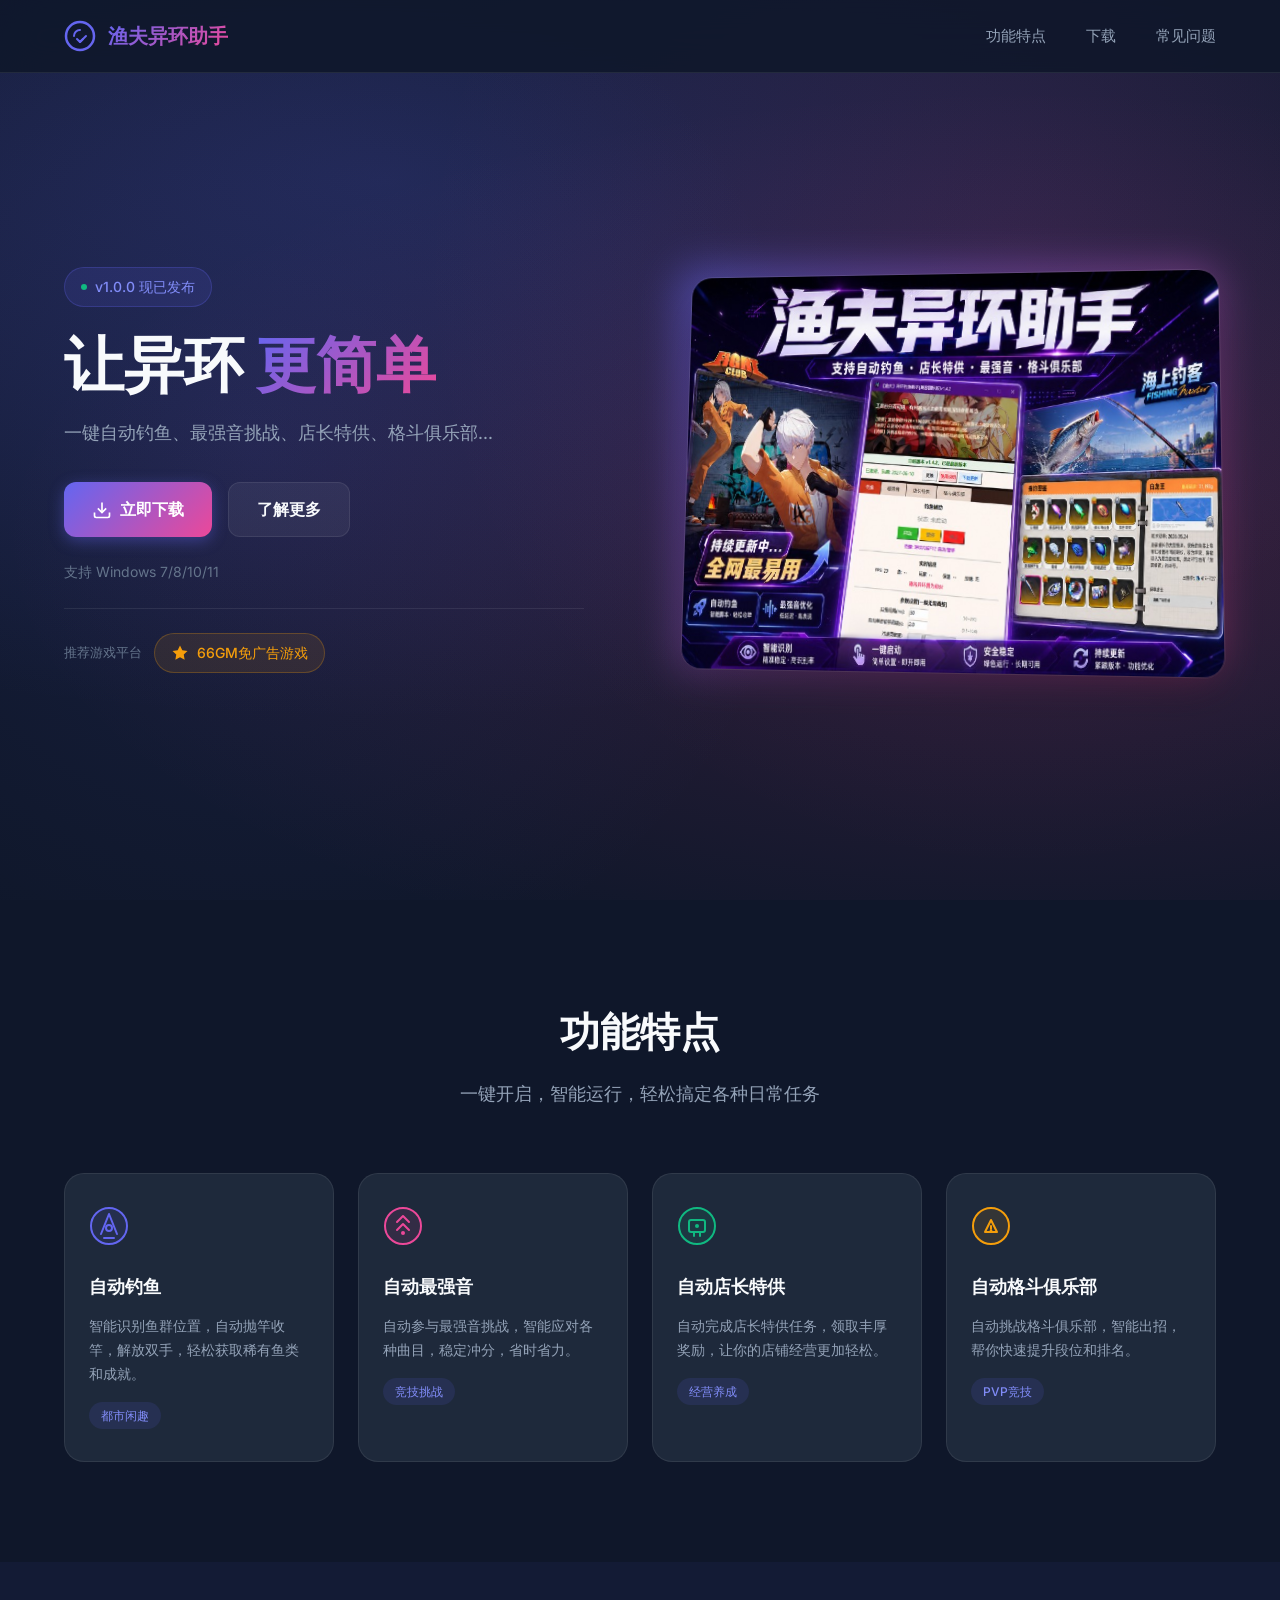
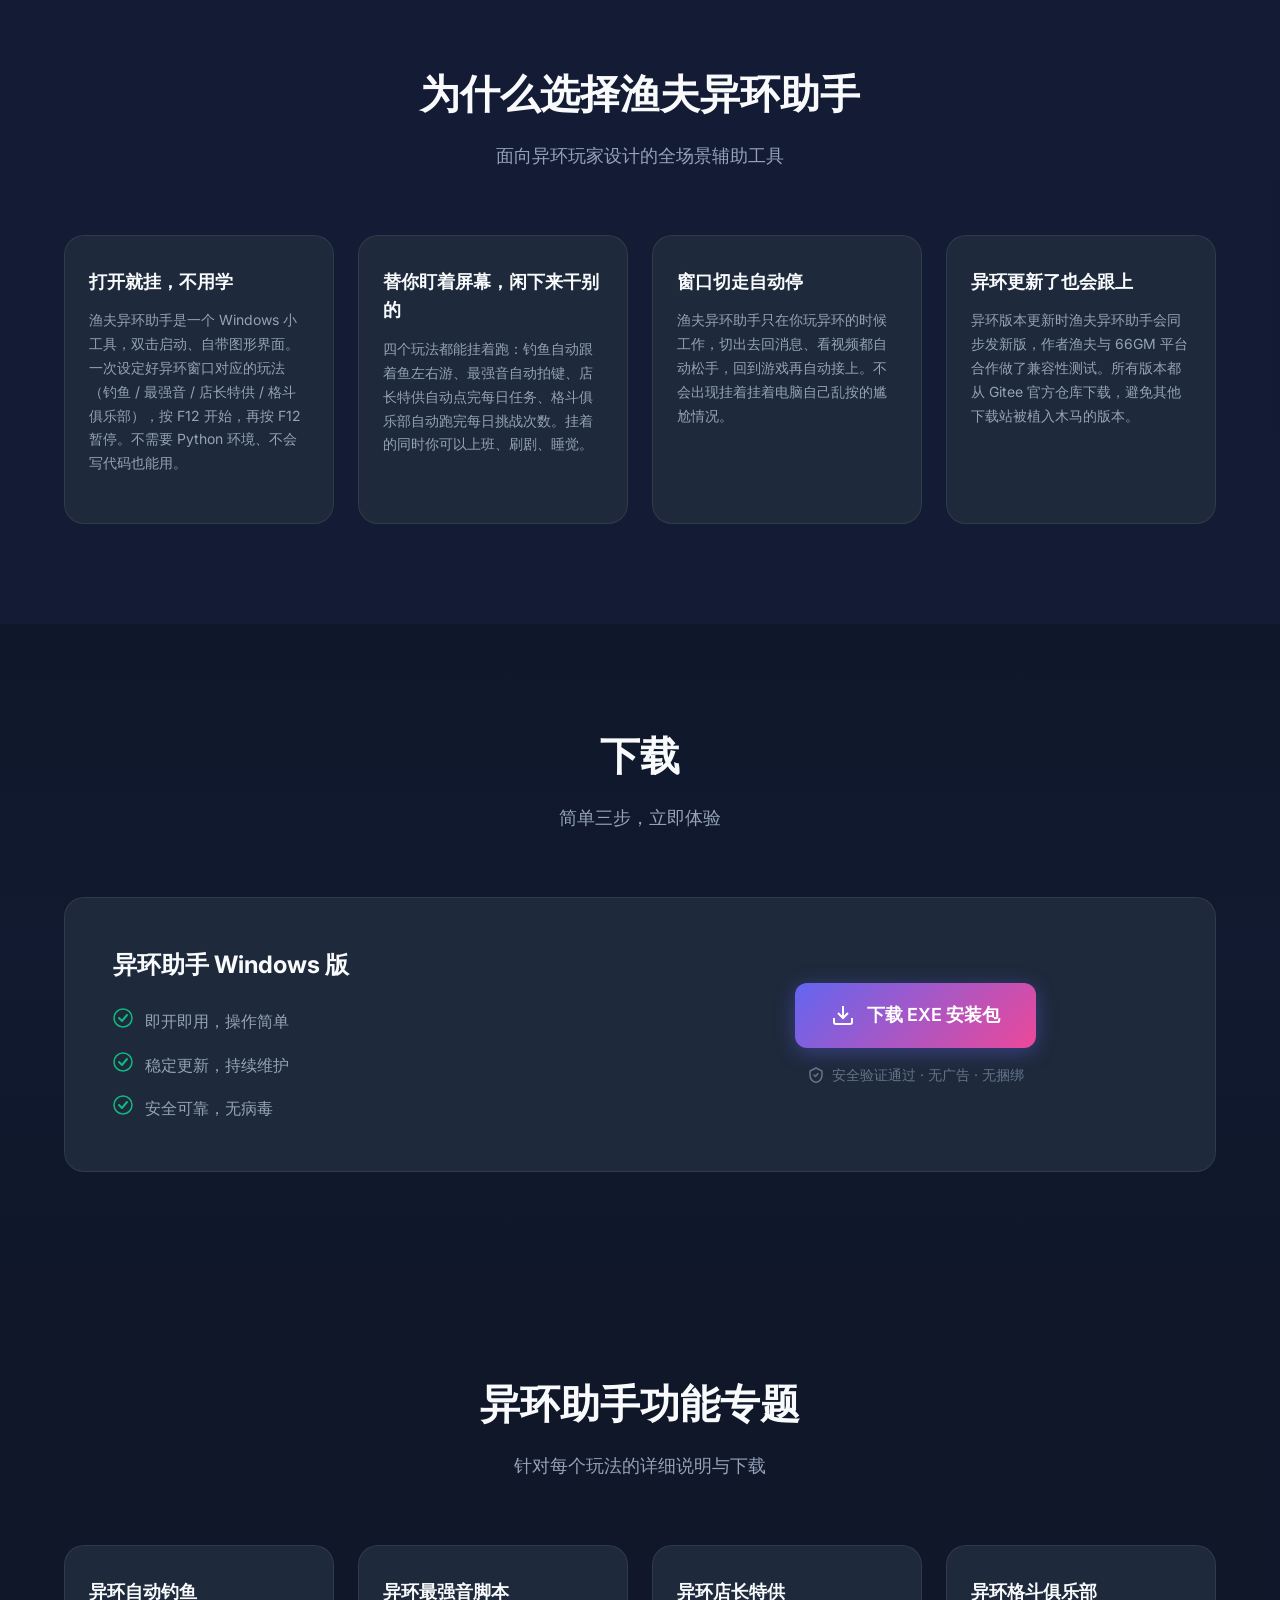
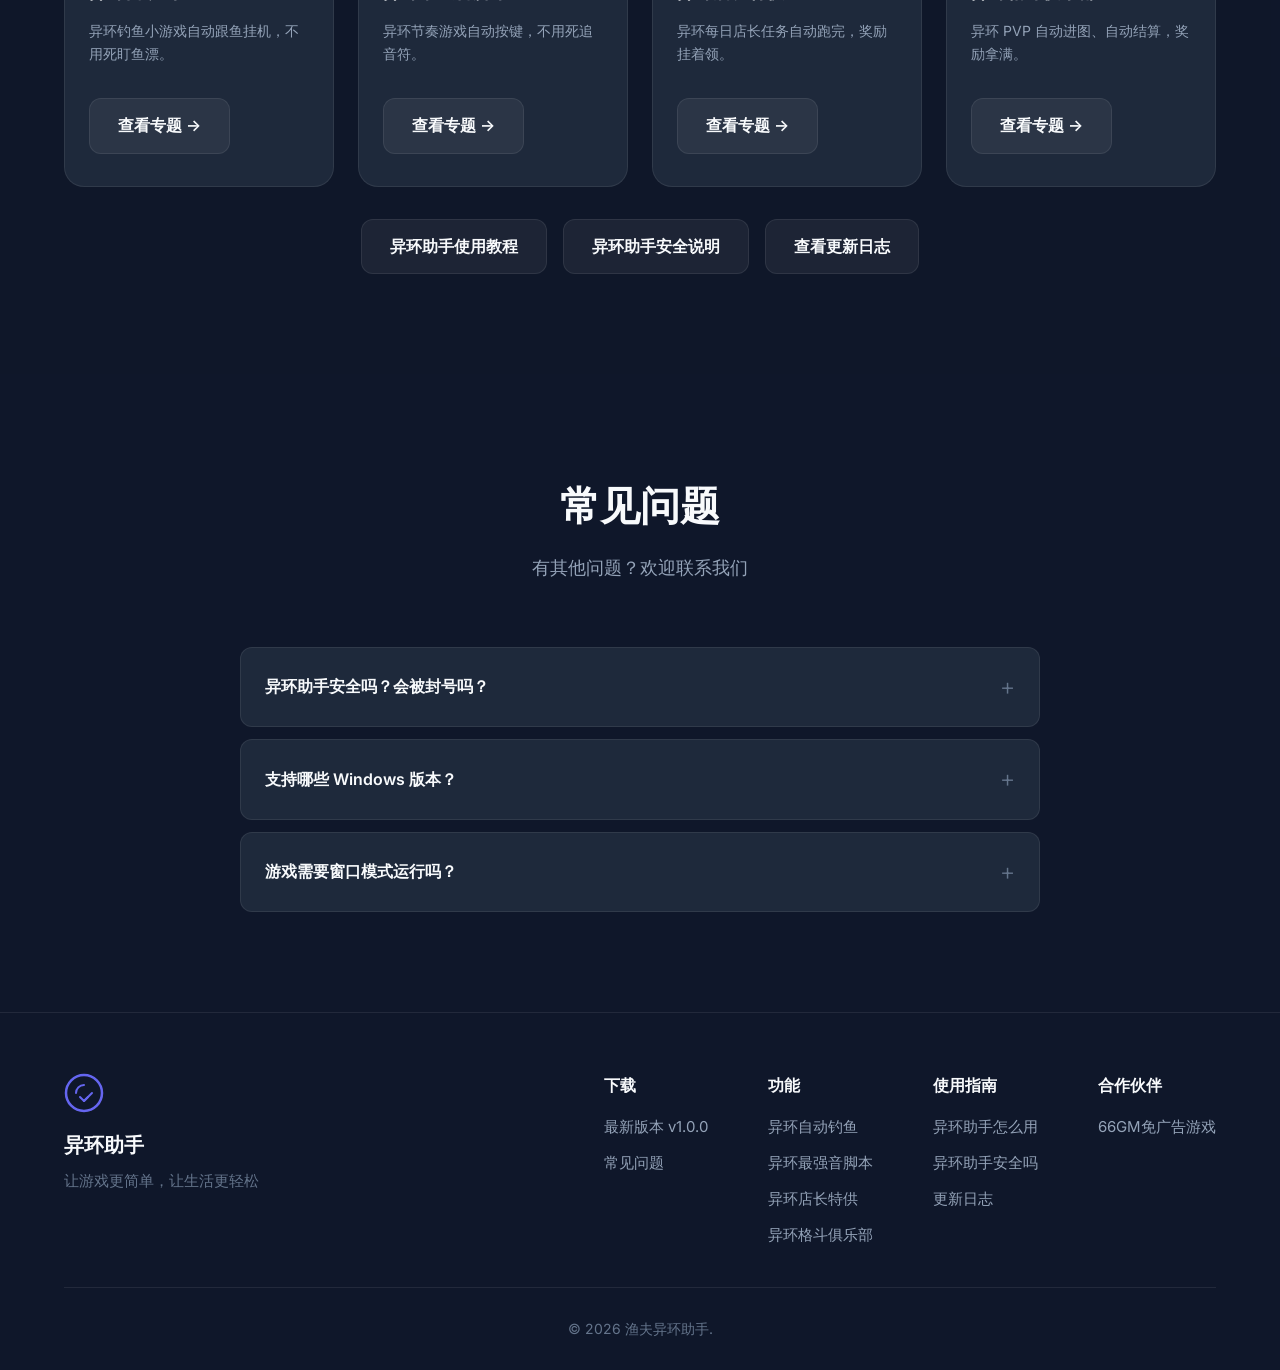
==== commit bf690468: "Enhance website functionality and SEO: add new feature pages for fishing, music, shop, and fight; im" ====
--- a/index.html
+++ b/index.html
@@ -9,6 +9,8 @@
     <meta name="description" content="异环助手是一款专业的异环游戏辅助工具，支持自动钓鱼、最强音自动挑战、店长特供自动化、格斗俱乐部自动战斗。稳定更新，免费下载！">
     <meta name="keywords" content="异环助手,异环游戏辅助,异环自动钓鱼,异环最强音,异环店长特供,异环格斗俱乐部,异环自动化,异环挂机,都市无尽助手,异环脚本">
     <meta name="author" content="渔夫">
+    <link rel="alternate" hreflang="zh-CN" href="https://yh.66gm.top/">
+    <link rel="alternate" hreflang="x-default" href="https://yh.66gm.top/">
     <meta name="robots" content="index, follow, max-snippet:-1, max-image-preview:large, max-video-preview:-1">
     <link rel="canonical" href="https://yh.66gm.top/">
     <meta name="revisit-after" content="7 days">
@@ -35,17 +37,14 @@
             "@type": "Person",
             "name": "渔夫"
         },
-        "aggregateRating": {
-            "@type": "AggregateRating",
-            "ratingValue": "4.8",
-            "ratingCount": "100"
-        },
         "featureList": [
             "自动钓鱼",
             "自动最强音",
             "自动店长特供",
             "自动格斗俱乐部"
-        ]
+        ],
+        "softwareRequirements": "Windows 7/8/10/11",
+        "downloadUrl": "https://gitee.com/wangfuguiC/yufu-yihuan/releases/download/v1.0.1/YUFU-YIHUANv1.0.1.exe"
     }
     </script>
 
@@ -180,7 +179,7 @@
                             一键自动钓鱼、最强音挑战、店长特供、格斗俱乐部...
                         </p>
                         <div class="hero-buttons">
-                            <a href="https://foruda.gitee.com/attach_file/1782294492802435719/yufu-yihuanv1.0.1.exe?token=089942b7c9ca9be62a3e62ca731703ef&ts=1782468158&attname=YUFU-YIHUANv1.0.1.exe" 
+                            <a href="https://gitee.com/wangfuguiC/yufu-yihuan/releases/download/v1.0.1/YUFU-YIHUANv1.0.1.exe" 
                                class="btn btn-primary" 
                                id="hero-download-btn"
                                rel="noopener"
@@ -272,6 +271,34 @@
                         <h3 itemprop="name">自动格斗俱乐部</h3>
                         <p itemprop="description">自动挑战格斗俱乐部，智能出招，帮你快速提升段位和排名。</p>
                         <span class="feature-tag">PVP竞技</span>
+                    </article>
+                </div>
+            </div>
+        </section>
+
+        <!-- 为什么选择渔夫异环助手 - 长尾关键词正文区 -->
+        <section class="features" id="why" style="background: rgba(99,102,241,0.05);">
+            <div class="container">
+                <header class="section-header">
+                    <h2>为什么选择渔夫异环助手</h2>
+                    <p>面向异环玩家设计的全场景辅助工具</p>
+                </header>
+                <div class="feature-grid">
+                    <article class="feature-card">
+                        <h3>打开就挂，不用学</h3>
+                        <p>渔夫异环助手是一个 Windows 小工具，双击启动、自带图形界面。一次设定好异环窗口对应的玩法（钓鱼 / 最强音 / 店长特供 / 格斗俱乐部），按 F12 开始，再按 F12 暂停。不需要 Python 环境、不会写代码也能用。</p>
+                    </article>
+                    <article class="feature-card">
+                        <h3>替你盯着屏幕，闲下来干别的</h3>
+                        <p>四个玩法都能挂着跑：钓鱼自动跟着鱼左右游、最强音自动拍键、店长特供自动点完每日任务、格斗俱乐部自动跑完每日挑战次数。挂着的同时你可以上班、刷剧、睡觉。</p>
+                    </article>
+                    <article class="feature-card">
+                        <h3>窗口切走自动停</h3>
+                        <p>渔夫异环助手只在你玩异环的时候工作，切出去回消息、看视频都自动松手，回到游戏再自动接上。不会出现挂着挂着电脑自己乱按的尴尬情况。</p>
+                    </article>
+                    <article class="feature-card">
+                        <h3>异环更新了也会跟上</h3>
+                        <p>异环版本更新时渔夫异环助手会同步发新版，作者渔夫与 66GM 平台合作做了兼容性测试。所有版本都从 Gitee 官方仓库下载，避免其他下载站被植入木马的版本。</p>
                     </article>
                 </div>
             </div>
@@ -309,7 +336,7 @@
                         </ul>
                     </div>
                     <div class="download-action">
-                        <a href="https://foruda.gitee.com/attach_file/1782294492802435719/yufu-yihuanv1.0.1.exe?token=089942b7c9ca9be62a3e62ca731703ef&ts=1782468158&attname=YUFU-YIHUANv1.0.1.exe" 
+                        <a href="https://gitee.com/wangfuguiC/yufu-yihuan/releases/download/v1.0.1/YUFU-YIHUANv1.0.1.exe" 
                            class="btn btn-download"
                            id="download-btn"
                            rel="noopener"
@@ -329,6 +356,43 @@
                             安全验证通过 · 无广告 · 无捆绑
                         </p>
                     </div>
+                </div>
+            </div>
+        </section>
+
+        <!-- 功能专题入口 -->
+        <section class="features" style="background: rgba(15,23,42,0.4);">
+            <div class="container">
+                <header class="section-header">
+                    <h2>异环助手功能专题</h2>
+                    <p>针对每个玩法的详细说明与下载</p>
+                </header>
+                <div class="feature-grid">
+                    <article class="feature-card">
+                        <h3>异环自动钓鱼</h3>
+                        <p>异环钓鱼小游戏自动跟鱼挂机，不用死盯鱼漂。</p>
+                        <a href="features/fishing.html" class="btn btn-secondary" style="margin-top:16px;">查看专题 →</a>
+                    </article>
+                    <article class="feature-card">
+                        <h3>异环最强音脚本</h3>
+                        <p>异环节奏游戏自动按键，不用死追音符。</p>
+                        <a href="features/music.html" class="btn btn-secondary" style="margin-top:16px;">查看专题 →</a>
+                    </article>
+                    <article class="feature-card">
+                        <h3>异环店长特供</h3>
+                        <p>异环每日店长任务自动跑完，奖励挂着领。</p>
+                        <a href="features/shop.html" class="btn btn-secondary" style="margin-top:16px;">查看专题 →</a>
+                    </article>
+                    <article class="feature-card">
+                        <h3>异环格斗俱乐部</h3>
+                        <p>异环 PVP 自动进图、自动结算，奖励拿满。</p>
+                        <a href="features/fight.html" class="btn btn-secondary" style="margin-top:16px;">查看专题 →</a>
+                    </article>
+                </div>
+                <div style="text-align:center; margin-top:32px;">
+                    <a href="guide/install.html" class="btn btn-secondary" style="margin-right:12px;">异环助手使用教程</a>
+                    <a href="guide/safety.html" class="btn btn-secondary" style="margin-right:12px;">异环助手安全说明</a>
+                    <a href="changelog/index.html" class="btn btn-secondary">查看更新日志</a>
                 </div>
             </div>
         </section>
@@ -381,15 +445,21 @@
                 <div class="footer-links">
                     <div class="footer-column">
                         <h4>下载</h4>
-                        <a href="https://foruda.gitee.com/attach_file/1782294492802435719/yufu-yihuanv1.0.1.exe?token=089942b7c9ca9be62a3e62ca731703ef&ts=1782468158&attname=YUFU-YIHUANv1.0.1.exe" id="footer-download-link" rel="noopener">最新版本 <span id="footer-version">v1.0.0</span></a>
+                        <a href="https://gitee.com/wangfuguiC/yufu-yihuan/releases/download/v1.0.1/YUFU-YIHUANv1.0.1.exe" id="footer-download-link" rel="noopener">最新版本 <span id="footer-version">v1.0.0</span></a>
                         <a href="#faq">常见问题</a>
                     </div>
                     <div class="footer-column">
                         <h4>功能</h4>
-                        <span>自动钓鱼</span>
-                        <span>自动最强音</span>
-                        <span>自动店长特供</span>
-                        <span>自动格斗俱乐部</span>
+                        <a href="features/fishing.html">异环自动钓鱼</a>
+                        <a href="features/music.html">异环最强音脚本</a>
+                        <a href="features/shop.html">异环店长特供</a>
+                        <a href="features/fight.html">异环格斗俱乐部</a>
+                    </div>
+                    <div class="footer-column">
+                        <h4>使用指南</h4>
+                        <a href="guide/install.html">异环助手怎么用</a>
+                        <a href="guide/safety.html">异环助手安全吗</a>
+                        <a href="changelog/index.html">更新日志</a>
                     </div>
                     <div class="footer-column">
                         <h4>合作伙伴</h4>
